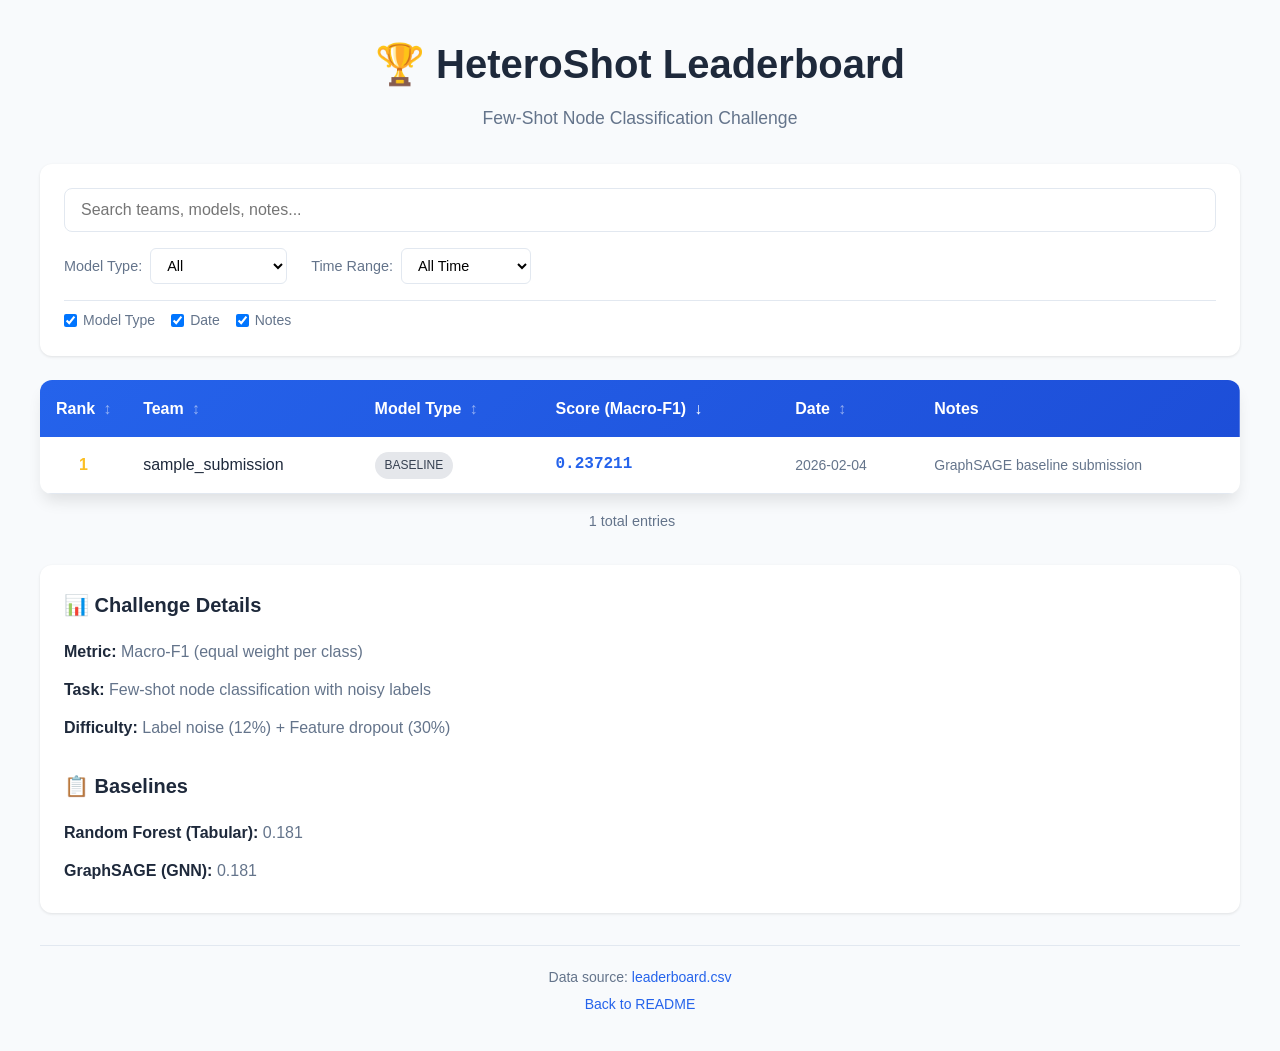
==== docs/leaderboard.html @ 04019073 "Add complete competition infrastructure - Add leaderboard/leaderboard.csv as single source of truth " ====
<!DOCTYPE html>
<html lang="en">
<head>
    <meta charset="UTF-8">
    <meta name="viewport" content="width=device-width, initial-scale=1.0">
    <title>HeteroShot Leaderboard</title>
    <link rel="stylesheet" href="leaderboard.css">
</head>
<body>
    <div class="container">
        <header>
            <h1>🏆 HeteroShot Leaderboard</h1>
            <p class="subtitle">Few-Shot Node Classification Challenge</p>
        </header>

        <div class="controls">
            <div class="search-box">
                <input type="text" id="search" placeholder="Search teams, models, notes...">
            </div>
            
            <div class="filters">
                <div class="filter-group">
                    <label for="model-filter">Model Type:</label>
                    <select id="model-filter">
                        <option value="">All</option>
                        <option value="human">Human</option>
                        <option value="llm-only">LLM Only</option>
                        <option value="human+llm">Human + LLM</option>
                        <option value="baseline">Baseline</option>
                    </select>
                </div>
                
                <div class="filter-group">
                    <label for="date-filter">Time Range:</label>
                    <select id="date-filter">
                        <option value="">All Time</option>
                        <option value="7">Last 7 Days</option>
                        <option value="30">Last 30 Days</option>
                        <option value="90">Last 90 Days</option>
                    </select>
                </div>
            </div>

            <div class="column-toggles">
                <label><input type="checkbox" data-column="model_type" checked> Model Type</label>
                <label><input type="checkbox" data-column="date" checked> Date</label>
                <label><input type="checkbox" data-column="notes" checked> Notes</label>
            </div>
        </div>

        <div class="table-container">
            <table id="leaderboard">
                <thead>
                    <tr>
                        <th data-sort="rank" class="sortable">Rank</th>
                        <th data-sort="team" class="sortable">Team</th>
                        <th data-sort="model_type" class="sortable toggle-model_type">Model Type</th>
                        <th data-sort="score" class="sortable sorted-desc">Score (Macro-F1)</th>
                        <th data-sort="date" class="sortable toggle-date">Date</th>
                        <th data-sort="notes" class="toggle-notes">Notes</th>
                    </tr>
                </thead>
                <tbody id="leaderboard-body">
                    <!-- Populated by JavaScript -->
                </tbody>
            </table>
        </div>

        <div class="stats" id="stats">
            <span id="total-entries">0 entries</span>
            <span id="filtered-entries"></span>
        </div>

        <div class="info-section">
            <h2>📊 Challenge Details</h2>
            <ul>
                <li><strong>Metric:</strong> Macro-F1 (equal weight per class)</li>
                <li><strong>Task:</strong> Few-shot node classification with noisy labels</li>
                <li><strong>Difficulty:</strong> Label noise (12%) + Feature dropout (30%)</li>
            </ul>
            
            <h2>📋 Baselines</h2>
            <ul>
                <li><strong>Random Forest (Tabular):</strong> 0.181</li>
                <li><strong>GraphSAGE (GNN):</strong> 0.181</li>
            </ul>
        </div>

        <footer>
            <p>Data source: <a href="../leaderboard/leaderboard.csv">leaderboard.csv</a></p>
            <p><a href="../README.md">Back to README</a></p>
        </footer>
    </div>

    <script src="leaderboard.js"></script>
</body>
</html>
---- docs/leaderboard.css ----
/* HeteroShot Leaderboard Styles */

:root {
    --primary-color: #2563eb;
    --primary-hover: #1d4ed8;
    --success-color: #10b981;
    --warning-color: #f59e0b;
    --error-color: #ef4444;
    --bg-color: #f8fafc;
    --card-bg: #ffffff;
    --text-color: #1e293b;
    --text-muted: #64748b;
    --border-color: #e2e8f0;
    --table-stripe: #f1f5f9;
    --shadow: 0 1px 3px rgba(0, 0, 0, 0.1);
    --shadow-lg: 0 10px 15px -3px rgba(0, 0, 0, 0.1);
}

* {
    box-sizing: border-box;
    margin: 0;
    padding: 0;
}

body {
    font-family: -apple-system, BlinkMacSystemFont, 'Segoe UI', Roboto, 'Helvetica Neue', Arial, sans-serif;
    background-color: var(--bg-color);
    color: var(--text-color);
    line-height: 1.6;
    padding: 2rem;
}

.container {
    max-width: 1200px;
    margin: 0 auto;
}

header {
    text-align: center;
    margin-bottom: 2rem;
}

header h1 {
    font-size: 2.5rem;
    margin-bottom: 0.5rem;
    color: var(--text-color);
}

.subtitle {
    color: var(--text-muted);
    font-size: 1.1rem;
}

/* Controls Section */
.controls {
    background: var(--card-bg);
    padding: 1.5rem;
    border-radius: 0.75rem;
    box-shadow: var(--shadow);
    margin-bottom: 1.5rem;
}

.search-box {
    margin-bottom: 1rem;
}

.search-box input {
    width: 100%;
    padding: 0.75rem 1rem;
    border: 1px solid var(--border-color);
    border-radius: 0.5rem;
    font-size: 1rem;
    transition: border-color 0.2s, box-shadow 0.2s;
}

.search-box input:focus {
    outline: none;
    border-color: var(--primary-color);
    box-shadow: 0 0 0 3px rgba(37, 99, 235, 0.1);
}

.filters {
    display: flex;
    gap: 1.5rem;
    flex-wrap: wrap;
    margin-bottom: 1rem;
}

.filter-group {
    display: flex;
    align-items: center;
    gap: 0.5rem;
}

.filter-group label {
    font-weight: 500;
    color: var(--text-muted);
    font-size: 0.9rem;
}

.filter-group select {
    padding: 0.5rem 0.75rem;
    border: 1px solid var(--border-color);
    border-radius: 0.375rem;
    font-size: 0.9rem;
    background: white;
    cursor: pointer;
}

.filter-group select:focus {
    outline: none;
    border-color: var(--primary-color);
}

.column-toggles {
    display: flex;
    gap: 1rem;
    flex-wrap: wrap;
    padding-top: 0.5rem;
    border-top: 1px solid var(--border-color);
}

.column-toggles label {
    display: flex;
    align-items: center;
    gap: 0.375rem;
    font-size: 0.875rem;
    color: var(--text-muted);
    cursor: pointer;
}

.column-toggles input[type="checkbox"] {
    cursor: pointer;
}

/* Table Section */
.table-container {
    background: var(--card-bg);
    border-radius: 0.75rem;
    box-shadow: var(--shadow-lg);
    overflow: hidden;
    margin-bottom: 1rem;
}

table {
    width: 100%;
    border-collapse: collapse;
}

thead {
    background: linear-gradient(135deg, var(--primary-color) 0%, var(--primary-hover) 100%);
    color: white;
}

th {
    padding: 1rem;
    text-align: left;
    font-weight: 600;
    white-space: nowrap;
}

th.sortable {
    cursor: pointer;
    user-select: none;
    transition: background 0.2s;
}

th.sortable:hover {
    background: rgba(255, 255, 255, 0.1);
}

th.sortable::after {
    content: '↕';
    margin-left: 0.5rem;
    opacity: 0.5;
}

th.sorted-asc::after {
    content: '↑';
    opacity: 1;
}

th.sorted-desc::after {
    content: '↓';
    opacity: 1;
}

tbody tr {
    border-bottom: 1px solid var(--border-color);
    transition: background 0.2s;
}

tbody tr:nth-child(even) {
    background: var(--table-stripe);
}

tbody tr:hover {
    background: rgba(37, 99, 235, 0.05);
}

td {
    padding: 0.875rem 1rem;
}

.rank-cell {
    font-weight: 700;
    text-align: center;
    width: 60px;
}

.rank-1 { color: #fbbf24; }
.rank-2 { color: #9ca3af; }
.rank-3 { color: #d97706; }

.score-cell {
    font-weight: 600;
    color: var(--primary-color);
    font-family: 'Monaco', 'Menlo', monospace;
}

.model-badge {
    display: inline-block;
    padding: 0.25rem 0.625rem;
    border-radius: 9999px;
    font-size: 0.75rem;
    font-weight: 500;
    text-transform: uppercase;
}

.model-human {
    background: #dbeafe;
    color: #1e40af;
}

.model-llm-only {
    background: #fce7f3;
    color: #be185d;
}

.model-human\+llm {
    background: #d1fae5;
    color: #065f46;
}

.model-baseline {
    background: #e5e7eb;
    color: #374151;
}

.date-cell {
    color: var(--text-muted);
    font-size: 0.875rem;
}

.notes-cell {
    max-width: 250px;
    overflow: hidden;
    text-overflow: ellipsis;
    white-space: nowrap;
    color: var(--text-muted);
    font-size: 0.875rem;
}

/* Hidden columns */
.hidden {
    display: none;
}

/* Stats Section */
.stats {
    display: flex;
    gap: 1rem;
    justify-content: center;
    color: var(--text-muted);
    font-size: 0.9rem;
    margin-bottom: 2rem;
}

/* Info Section */
.info-section {
    background: var(--card-bg);
    padding: 1.5rem;
    border-radius: 0.75rem;
    box-shadow: var(--shadow);
    margin-bottom: 2rem;
}

.info-section h2 {
    font-size: 1.25rem;
    margin-bottom: 0.75rem;
    color: var(--text-color);
}

.info-section h2:not(:first-child) {
    margin-top: 1.5rem;
}

.info-section ul {
    list-style: none;
    padding-left: 0;
}

.info-section li {
    padding: 0.375rem 0;
    color: var(--text-muted);
}

.info-section li strong {
    color: var(--text-color);
}

/* Footer */
footer {
    text-align: center;
    padding-top: 1rem;
    border-top: 1px solid var(--border-color);
    color: var(--text-muted);
    font-size: 0.875rem;
}

footer a {
    color: var(--primary-color);
    text-decoration: none;
}

footer a:hover {
    text-decoration: underline;
}

footer p {
    margin: 0.25rem 0;
}

/* Empty State */
.empty-state {
    text-align: center;
    padding: 3rem;
    color: var(--text-muted);
}

/* Loading State */
.loading {
    text-align: center;
    padding: 3rem;
    color: var(--text-muted);
}

.loading::after {
    content: '...';
    animation: dots 1.5s infinite;
}

@keyframes dots {
    0%, 20% { content: '.'; }
    40% { content: '..'; }
    60%, 100% { content: '...'; }
}

/* Responsive Design */
@media (max-width: 768px) {
    body {
        padding: 1rem;
    }

    header h1 {
        font-size: 1.75rem;
    }

    .filters {
        flex-direction: column;
        gap: 0.75rem;
    }

    .filter-group {
        width: 100%;
    }

    .filter-group select {
        flex: 1;
    }

    .column-toggles {
        justify-content: center;
    }

    th, td {
        padding: 0.625rem 0.5rem;
        font-size: 0.875rem;
    }

    .notes-cell {
        max-width: 120px;
    }
}
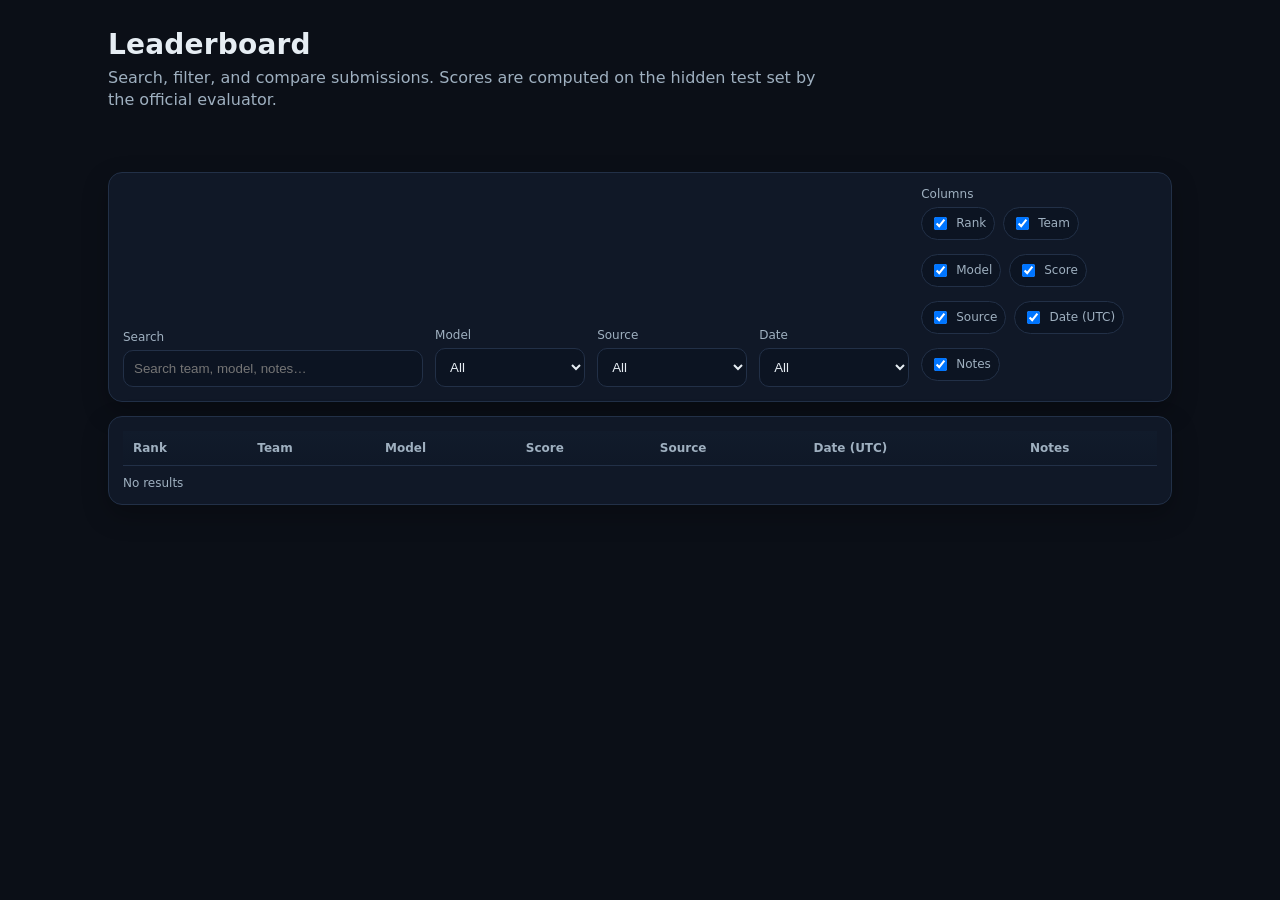
==== commit 60ee7562: "Implement secure encrypted PR + Google Form submission pipelines" ====
--- a/docs/leaderboard.html
+++ b/docs/leaderboard.html
@@ -1,97 +1,78 @@
-<!DOCTYPE html>
+<!doctype html>
 <html lang="en">
 <head>
-    <meta charset="UTF-8">
-    <meta name="viewport" content="width=device-width, initial-scale=1.0">
-    <title>HeteroShot Leaderboard</title>
-    <link rel="stylesheet" href="leaderboard.css">
+  <meta charset="utf-8" />
+  <meta name="viewport" content="width=device-width, initial-scale=1" />
+  <title>Leaderboard</title>
+  <link rel="stylesheet" href="leaderboard.css" />
 </head>
 <body>
-    <div class="container">
-        <header>
-            <h1>🏆 HeteroShot Leaderboard</h1>
-            <p class="subtitle">Few-Shot Node Classification Challenge</p>
-        </header>
+  <header class="wrap">
+    <div class="title-row">
+      <h1>Leaderboard</h1>
+      <p class="sub">Search, filter, and compare submissions. Scores are computed on the hidden test set by the official evaluator.</p>
+    </div>
+  </header>
 
-        <div class="controls">
-            <div class="search-box">
-                <input type="text" id="search" placeholder="Search teams, models, notes...">
-            </div>
-            
-            <div class="filters">
-                <div class="filter-group">
-                    <label for="model-filter">Model Type:</label>
-                    <select id="model-filter">
-                        <option value="">All</option>
-                        <option value="human">Human</option>
-                        <option value="llm-only">LLM Only</option>
-                        <option value="human+llm">Human + LLM</option>
-                        <option value="baseline">Baseline</option>
-                    </select>
-                </div>
-                
-                <div class="filter-group">
-                    <label for="date-filter">Time Range:</label>
-                    <select id="date-filter">
-                        <option value="">All Time</option>
-                        <option value="7">Last 7 Days</option>
-                        <option value="30">Last 30 Days</option>
-                        <option value="90">Last 90 Days</option>
-                    </select>
-                </div>
-            </div>
+  <main class="wrap">
+    <section class="controls card">
+      <div class="control">
+        <label for="search">Search</label>
+        <input id="search" type="search" placeholder="Search team, model, notes…" />
+      </div>
 
-            <div class="column-toggles">
-                <label><input type="checkbox" data-column="model_type" checked> Model Type</label>
-                <label><input type="checkbox" data-column="date" checked> Date</label>
-                <label><input type="checkbox" data-column="notes" checked> Notes</label>
-            </div>
-        </div>
+      <div class="control">
+        <label for="modelFilter">Model</label>
+        <select id="modelFilter">
+          <option value="all">All</option>
+        </select>
+      </div>
 
-        <div class="table-container">
-            <table id="leaderboard">
-                <thead>
-                    <tr>
-                        <th data-sort="rank" class="sortable">Rank</th>
-                        <th data-sort="team" class="sortable">Team</th>
-                        <th data-sort="model_type" class="sortable toggle-model_type">Model Type</th>
-                        <th data-sort="score" class="sortable sorted-desc">Score (Macro-F1)</th>
-                        <th data-sort="date" class="sortable toggle-date">Date</th>
-                        <th data-sort="notes" class="toggle-notes">Notes</th>
-                    </tr>
-                </thead>
-                <tbody id="leaderboard-body">
-                    <!-- Populated by JavaScript -->
-                </tbody>
-            </table>
-        </div>
+      <div class="control">
+        <label for="sourceFilter">Source</label>
+        <select id="sourceFilter">
+          <option value="all">All</option>
+        </select>
+      </div>
 
-        <div class="stats" id="stats">
-            <span id="total-entries">0 entries</span>
-            <span id="filtered-entries"></span>
-        </div>
+      <div class="control">
+        <label for="dateFilter">Date</label>
+        <select id="dateFilter">
+          <option value="all">All</option>
+          <option value="last30">Last 30 days</option>
+          <option value="last180">Last 180 days</option>
+        </select>
+      </div>
 
-        <div class="info-section">
-            <h2>📊 Challenge Details</h2>
-            <ul>
-                <li><strong>Metric:</strong> Macro-F1 (equal weight per class)</li>
-                <li><strong>Task:</strong> Few-shot node classification with noisy labels</li>
-                <li><strong>Difficulty:</strong> Label noise (12%) + Feature dropout (30%)</li>
-            </ul>
-            
-            <h2>📋 Baselines</h2>
-            <ul>
-                <li><strong>Random Forest (Tabular):</strong> 0.181</li>
-                <li><strong>GraphSAGE (GNN):</strong> 0.181</li>
-            </ul>
-        </div>
+      <div class="control">
+        <label>Columns</label>
+        <div class="checks" id="columnToggles"></div>
+      </div>
+    </section>
 
-        <footer>
-            <p>Data source: <a href="../leaderboard/leaderboard.csv">leaderboard.csv</a></p>
-            <p><a href="../README.md">Back to README</a></p>
-        </footer>
-    </div>
+    <section class="card">
+      <div class="table-wrap">
+        <table id="tbl">
+          <thead>
+            <tr>
+              <th data-key="rank" data-sort="number">Rank</th>
+              <th data-key="team" data-sort="string">Team</th>
+              <th data-key="model" data-sort="string">Model</th>
+              <th data-key="score" data-sort="number">Score</th>
+              <th data-key="source" data-sort="string">Source</th>
+              <th data-key="timestamp_utc" data-sort="string">Date (UTC)</th>
+              <th data-key="notes" data-sort="string">Notes</th>
+            </tr>
+          </thead>
+          <tbody></tbody>
+        </table>
+      </div>
+      <div class="foot">
+        <span id="status">Loading leaderboard…</span>
+      </div>
+    </section>
+  </main>
 
-    <script src="leaderboard.js"></script>
+  <script src="leaderboard.js"></script>
 </body>
 </html>
--- a/docs/leaderboard.css
+++ b/docs/leaderboard.css
@@ -1,394 +1,80 @@
-/* HeteroShot Leaderboard Styles */
-
-:root {
-    --primary-color: #2563eb;
-    --primary-hover: #1d4ed8;
-    --success-color: #10b981;
-    --warning-color: #f59e0b;
-    --error-color: #ef4444;
-    --bg-color: #f8fafc;
-    --card-bg: #ffffff;
-    --text-color: #1e293b;
-    --text-muted: #64748b;
-    --border-color: #e2e8f0;
-    --table-stripe: #f1f5f9;
-    --shadow: 0 1px 3px rgba(0, 0, 0, 0.1);
-    --shadow-lg: 0 10px 15px -3px rgba(0, 0, 0, 0.1);
+:root{
+  --bg:#0b0f17;
+  --panel:#101827;
+  --text:#e6edf3;
+  --muted:#9fb0c0;
+  --border:#223047;
+  --accent:#7aa2f7;
+  --good:#3fb950;
 }
-
-* {
-    box-sizing: border-box;
-    margin: 0;
-    padding: 0;
+*{box-sizing:border-box}
+body{
+  margin:0;
+  font-family: ui-sans-serif, system-ui, -apple-system, Segoe UI, Roboto, Helvetica, Arial;
+  background:var(--bg);
+  color:var(--text);
 }
-
-body {
-    font-family: -apple-system, BlinkMacSystemFont, 'Segoe UI', Roboto, 'Helvetica Neue', Arial, sans-serif;
-    background-color: var(--bg-color);
-    color: var(--text-color);
-    line-height: 1.6;
-    padding: 2rem;
+.wrap{max-width:1100px;margin:0 auto;padding:18px}
+header .title-row{padding:10px 0}
+h1{margin:0 0 6px 0;font-size:28px;letter-spacing:.2px}
+.sub{margin:0;color:var(--muted);max-width:70ch;line-height:1.4}
+.card{
+  background:var(--panel);
+  border:1px solid var(--border);
+  border-radius:14px;
+  padding:14px;
+  box-shadow:0 10px 26px rgba(0,0,0,.25);
+  margin:14px 0;
 }
-
-.container {
-    max-width: 1200px;
-    margin: 0 auto;
+.controls{
+  display:grid;
+  grid-template-columns: 1.4fr 0.7fr 0.7fr 0.7fr 1.1fr;
+  gap:12px;
+  align-items:end;
 }
-
-header {
-    text-align: center;
-    margin-bottom: 2rem;
+.control label{display:block;font-size:12px;color:var(--muted);margin:0 0 6px}
+input[type="search"], select{
+  width:100%;
+  padding:10px 10px;
+  border-radius:10px;
+  border:1px solid var(--border);
+  background:#0c1422;
+  color:var(--text);
+  outline:none;
 }
-
-header h1 {
-    font-size: 2.5rem;
-    margin-bottom: 0.5rem;
-    color: var(--text-color);
+input[type="search"]:focus, select:focus{border-color:var(--accent)}
+.checks{display:flex;flex-wrap:wrap;gap:8px}
+.checks label{
+  display:flex;gap:6px;align-items:center;
+  font-size:12px;color:var(--muted);
+  border:1px solid var(--border);
+  padding:6px 8px;border-radius:999px;background:#0c1422;
+  user-select:none;
 }
-
-.subtitle {
-    color: var(--text-muted);
-    font-size: 1.1rem;
+.table-wrap{overflow:auto}
+table{width:100%;border-collapse:separate;border-spacing:0}
+th, td{padding:10px 10px;border-bottom:1px solid var(--border);white-space:nowrap}
+th{
+  position:sticky;top:0;
+  background:linear-gradient(#111b2b, #0f1827);
+  text-align:left;
+  font-size:12px;
+  color:var(--muted);
+  cursor:pointer;
 }
-
-/* Controls Section */
-.controls {
-    background: var(--card-bg);
-    padding: 1.5rem;
-    border-radius: 0.75rem;
-    box-shadow: var(--shadow);
-    margin-bottom: 1.5rem;
+tbody tr:hover{background:#0d1626}
+td.score{font-variant-numeric:tabular-nums}
+td.rank{color:var(--accent);font-weight:600}
+.foot{display:flex;justify-content:space-between;align-items:center;margin-top:10px;color:var(--muted);font-size:12px}
+.badge{
+  display:inline-block;
+  padding:2px 8px;
+  border-radius:999px;
+  border:1px solid var(--border);
+  background:#0c1422;
+  color:var(--muted);
+  font-size:12px;
 }
-
-.search-box {
-    margin-bottom: 1rem;
+@media (max-width: 900px){
+  .controls{grid-template-columns:1fr 1fr; }
 }
-
-.search-box input {
-    width: 100%;
-    padding: 0.75rem 1rem;
-    border: 1px solid var(--border-color);
-    border-radius: 0.5rem;
-    font-size: 1rem;
-    transition: border-color 0.2s, box-shadow 0.2s;
-}
-
-.search-box input:focus {
-    outline: none;
-    border-color: var(--primary-color);
-    box-shadow: 0 0 0 3px rgba(37, 99, 235, 0.1);
-}
-
-.filters {
-    display: flex;
-    gap: 1.5rem;
-    flex-wrap: wrap;
-    margin-bottom: 1rem;
-}
-
-.filter-group {
-    display: flex;
-    align-items: center;
-    gap: 0.5rem;
-}
-
-.filter-group label {
-    font-weight: 500;
-    color: var(--text-muted);
-    font-size: 0.9rem;
-}
-
-.filter-group select {
-    padding: 0.5rem 0.75rem;
-    border: 1px solid var(--border-color);
-    border-radius: 0.375rem;
-    font-size: 0.9rem;
-    background: white;
-    cursor: pointer;
-}
-
-.filter-group select:focus {
-    outline: none;
-    border-color: var(--primary-color);
-}
-
-.column-toggles {
-    display: flex;
-    gap: 1rem;
-    flex-wrap: wrap;
-    padding-top: 0.5rem;
-    border-top: 1px solid var(--border-color);
-}
-
-.column-toggles label {
-    display: flex;
-    align-items: center;
-    gap: 0.375rem;
-    font-size: 0.875rem;
-    color: var(--text-muted);
-    cursor: pointer;
-}
-
-.column-toggles input[type="checkbox"] {
-    cursor: pointer;
-}
-
-/* Table Section */
-.table-container {
-    background: var(--card-bg);
-    border-radius: 0.75rem;
-    box-shadow: var(--shadow-lg);
-    overflow: hidden;
-    margin-bottom: 1rem;
-}
-
-table {
-    width: 100%;
-    border-collapse: collapse;
-}
-
-thead {
-    background: linear-gradient(135deg, var(--primary-color) 0%, var(--primary-hover) 100%);
-    color: white;
-}
-
-th {
-    padding: 1rem;
-    text-align: left;
-    font-weight: 600;
-    white-space: nowrap;
-}
-
-th.sortable {
-    cursor: pointer;
-    user-select: none;
-    transition: background 0.2s;
-}
-
-th.sortable:hover {
-    background: rgba(255, 255, 255, 0.1);
-}
-
-th.sortable::after {
-    content: '↕';
-    margin-left: 0.5rem;
-    opacity: 0.5;
-}
-
-th.sorted-asc::after {
-    content: '↑';
-    opacity: 1;
-}
-
-th.sorted-desc::after {
-    content: '↓';
-    opacity: 1;
-}
-
-tbody tr {
-    border-bottom: 1px solid var(--border-color);
-    transition: background 0.2s;
-}
-
-tbody tr:nth-child(even) {
-    background: var(--table-stripe);
-}
-
-tbody tr:hover {
-    background: rgba(37, 99, 235, 0.05);
-}
-
-td {
-    padding: 0.875rem 1rem;
-}
-
-.rank-cell {
-    font-weight: 700;
-    text-align: center;
-    width: 60px;
-}
-
-.rank-1 { color: #fbbf24; }
-.rank-2 { color: #9ca3af; }
-.rank-3 { color: #d97706; }
-
-.score-cell {
-    font-weight: 600;
-    color: var(--primary-color);
-    font-family: 'Monaco', 'Menlo', monospace;
-}
-
-.model-badge {
-    display: inline-block;
-    padding: 0.25rem 0.625rem;
-    border-radius: 9999px;
-    font-size: 0.75rem;
-    font-weight: 500;
-    text-transform: uppercase;
-}
-
-.model-human {
-    background: #dbeafe;
-    color: #1e40af;
-}
-
-.model-llm-only {
-    background: #fce7f3;
-    color: #be185d;
-}
-
-.model-human\+llm {
-    background: #d1fae5;
-    color: #065f46;
-}
-
-.model-baseline {
-    background: #e5e7eb;
-    color: #374151;
-}
-
-.date-cell {
-    color: var(--text-muted);
-    font-size: 0.875rem;
-}
-
-.notes-cell {
-    max-width: 250px;
-    overflow: hidden;
-    text-overflow: ellipsis;
-    white-space: nowrap;
-    color: var(--text-muted);
-    font-size: 0.875rem;
-}
-
-/* Hidden columns */
-.hidden {
-    display: none;
-}
-
-/* Stats Section */
-.stats {
-    display: flex;
-    gap: 1rem;
-    justify-content: center;
-    color: var(--text-muted);
-    font-size: 0.9rem;
-    margin-bottom: 2rem;
-}
-
-/* Info Section */
-.info-section {
-    background: var(--card-bg);
-    padding: 1.5rem;
-    border-radius: 0.75rem;
-    box-shadow: var(--shadow);
-    margin-bottom: 2rem;
-}
-
-.info-section h2 {
-    font-size: 1.25rem;
-    margin-bottom: 0.75rem;
-    color: var(--text-color);
-}
-
-.info-section h2:not(:first-child) {
-    margin-top: 1.5rem;
-}
-
-.info-section ul {
-    list-style: none;
-    padding-left: 0;
-}
-
-.info-section li {
-    padding: 0.375rem 0;
-    color: var(--text-muted);
-}
-
-.info-section li strong {
-    color: var(--text-color);
-}
-
-/* Footer */
-footer {
-    text-align: center;
-    padding-top: 1rem;
-    border-top: 1px solid var(--border-color);
-    color: var(--text-muted);
-    font-size: 0.875rem;
-}
-
-footer a {
-    color: var(--primary-color);
-    text-decoration: none;
-}
-
-footer a:hover {
-    text-decoration: underline;
-}
-
-footer p {
-    margin: 0.25rem 0;
-}
-
-/* Empty State */
-.empty-state {
-    text-align: center;
-    padding: 3rem;
-    color: var(--text-muted);
-}
-
-/* Loading State */
-.loading {
-    text-align: center;
-    padding: 3rem;
-    color: var(--text-muted);
-}
-
-.loading::after {
-    content: '...';
-    animation: dots 1.5s infinite;
-}
-
-@keyframes dots {
-    0%, 20% { content: '.'; }
-    40% { content: '..'; }
-    60%, 100% { content: '...'; }
-}
-
-/* Responsive Design */
-@media (max-width: 768px) {
-    body {
-        padding: 1rem;
-    }
-
-    header h1 {
-        font-size: 1.75rem;
-    }
-
-    .filters {
-        flex-direction: column;
-        gap: 0.75rem;
-    }
-
-    .filter-group {
-        width: 100%;
-    }
-
-    .filter-group select {
-        flex: 1;
-    }
-
-    .column-toggles {
-        justify-content: center;
-    }
-
-    th, td {
-        padding: 0.625rem 0.5rem;
-        font-size: 0.875rem;
-    }
-
-    .notes-cell {
-        max-width: 120px;
-    }
-}
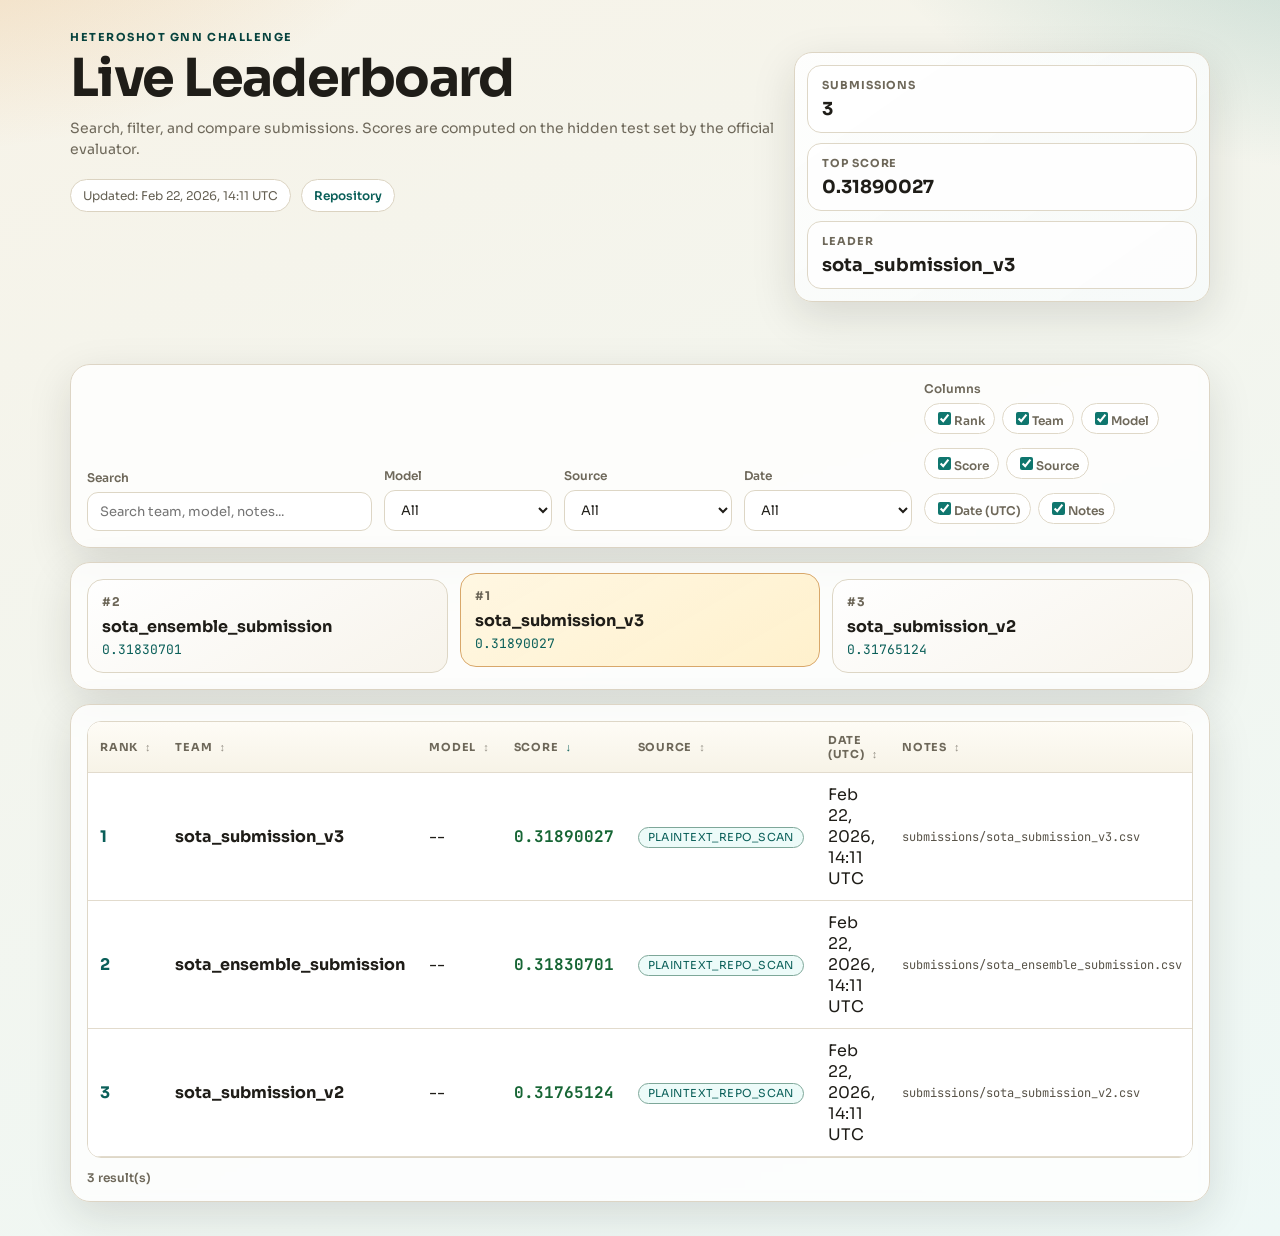
==== commit 43a7c3ea: "Redesign leaderboard UI with podium, stats, and richer styling" ====
--- a/docs/leaderboard.html
+++ b/docs/leaderboard.html
@@ -3,22 +3,44 @@
 <head>
   <meta charset="utf-8" />
   <meta name="viewport" content="width=device-width, initial-scale=1" />
-  <title>Leaderboard</title>
+  <title>Live Leaderboard</title>
   <link rel="stylesheet" href="leaderboard.css" />
 </head>
 <body>
-  <header class="wrap">
-    <div class="title-row">
-      <h1>Leaderboard</h1>
-      <p class="sub">Search, filter, and compare submissions. Scores are computed on the hidden test set by the official evaluator.</p>
+  <header class="wrap hero reveal">
+    <p class="eyebrow">HeteroShot GNN Challenge</p>
+    <div class="hero-grid">
+      <div class="hero-copy">
+        <h1>Live Leaderboard</h1>
+        <p class="sub">Search, filter, and compare submissions. Scores are computed on the hidden test set by the official evaluator.</p>
+        <div class="hero-meta">
+          <span class="chip" id="updatedAt">Updated: --</span>
+          <a class="chip chip-link" href="https://github.com/Bechirdardouri/gnn-challenge" target="_blank" rel="noopener noreferrer">Repository</a>
+        </div>
+      </div>
+
+      <aside class="hero-stats" aria-label="Leaderboard summary">
+        <div class="stat">
+          <span class="stat-label">Submissions</span>
+          <span class="stat-value" id="statSubmissions">0</span>
+        </div>
+        <div class="stat">
+          <span class="stat-label">Top Score</span>
+          <span class="stat-value" id="statTopScore">--</span>
+        </div>
+        <div class="stat">
+          <span class="stat-label">Leader</span>
+          <span class="stat-value" id="statLeader">--</span>
+        </div>
+      </aside>
     </div>
   </header>
 
   <main class="wrap">
-    <section class="controls card">
+    <section class="controls card reveal">
       <div class="control">
         <label for="search">Search</label>
-        <input id="search" type="search" placeholder="Search team, model, notes…" />
+        <input id="search" type="search" placeholder="Search team, model, notes..." />
       </div>
 
       <div class="control">
@@ -50,7 +72,25 @@
       </div>
     </section>
 
-    <section class="card">
+    <section class="podium card reveal" id="podium" aria-label="Top submissions">
+      <article class="podium-item second">
+        <p class="podium-rank">#2</p>
+        <p class="podium-team" id="podium2Team">--</p>
+        <p class="podium-score" id="podium2Score">--</p>
+      </article>
+      <article class="podium-item first">
+        <p class="podium-rank">#1</p>
+        <p class="podium-team" id="podium1Team">--</p>
+        <p class="podium-score" id="podium1Score">--</p>
+      </article>
+      <article class="podium-item third">
+        <p class="podium-rank">#3</p>
+        <p class="podium-team" id="podium3Team">--</p>
+        <p class="podium-score" id="podium3Score">--</p>
+      </article>
+    </section>
+
+    <section class="card reveal">
       <div class="table-wrap">
         <table id="tbl">
           <thead>
@@ -68,7 +108,7 @@
         </table>
       </div>
       <div class="foot">
-        <span id="status">Loading leaderboard…</span>
+        <span id="status">Loading leaderboard...</span>
       </div>
     </section>
   </main>
--- a/docs/leaderboard.css
+++ b/docs/leaderboard.css
@@ -1,80 +1,413 @@
+@import url("https://fonts.googleapis.com/css2?family=Sora:wght@400;500;600;700;800&family=JetBrains+Mono:wght@500;700&display=swap");
+
 :root{
-  --bg:#0b0f17;
-  --panel:#101827;
-  --text:#e6edf3;
-  --muted:#9fb0c0;
-  --border:#223047;
-  --accent:#7aa2f7;
-  --good:#3fb950;
-}
+  --bg-sand:#f7f3e8;
+  --bg-mist:#eef8f6;
+  --ink:#1f1d18;
+  --muted:#6e685a;
+  --line:#d8cfbc;
+  --panel:rgba(255,255,255,.78);
+  --panel-solid:#ffffff;
+  --accent:#0f766e;
+  --accent-2:#d97706;
+  --accent-3:#0a5f59;
+  --good:#166534;
+  --shadow:0 14px 44px rgba(31,29,24,.13);
+  --mono:"JetBrains Mono", monospace;
+  --sans:"Sora", "Avenir Next", "Segoe UI", sans-serif;
+}
+
 *{box-sizing:border-box}
+
+@media (prefers-reduced-motion: reduce){
+  *, *::before, *::after{
+    animation-duration: .01ms !important;
+    animation-iteration-count: 1 !important;
+    transition-duration: .01ms !important;
+    scroll-behavior: auto !important;
+  }
+}
+
+html, body{min-height:100%}
+
 body{
   margin:0;
-  font-family: ui-sans-serif, system-ui, -apple-system, Segoe UI, Roboto, Helvetica, Arial;
-  background:var(--bg);
-  color:var(--text);
-}
-.wrap{max-width:1100px;margin:0 auto;padding:18px}
-header .title-row{padding:10px 0}
-h1{margin:0 0 6px 0;font-size:28px;letter-spacing:.2px}
-.sub{margin:0;color:var(--muted);max-width:70ch;line-height:1.4}
+  font-family:var(--sans);
+  color:var(--ink);
+  background:
+    radial-gradient(960px 540px at -8% -12%, color-mix(in srgb, var(--accent-2) 26%, transparent), transparent 56%),
+    radial-gradient(980px 560px at 110% -12%, color-mix(in srgb, var(--accent) 28%, transparent), transparent 58%),
+    linear-gradient(160deg, var(--bg-sand), var(--bg-mist));
+}
+
+.wrap{
+  max-width:1180px;
+  margin:0 auto;
+  padding:20px;
+}
+
+.reveal{
+  animation:rise .6s cubic-bezier(.2,.8,.2,1) both;
+}
+
+.reveal:nth-of-type(2){animation-delay:.08s}
+.reveal:nth-of-type(3){animation-delay:.14s}
+.reveal:nth-of-type(4){animation-delay:.2s}
+
+@keyframes rise{
+  from{opacity:0; transform:translateY(14px)}
+  to{opacity:1; transform:translateY(0)}
+}
+
+.hero{
+  margin-top:10px;
+  margin-bottom:8px;
+}
+
+.eyebrow{
+  margin:0 0 8px;
+  font-size:11px;
+  letter-spacing:.14em;
+  text-transform:uppercase;
+  color:color-mix(in srgb, var(--accent-3) 70%, black);
+  font-weight:700;
+}
+
+.hero-grid{
+  display:grid;
+  grid-template-columns:1.7fr 1fr;
+  gap:18px;
+  align-items:stretch;
+}
+
+.hero-copy h1{
+  margin:0;
+  font-size:clamp(32px, 4.1vw, 54px);
+  line-height:1.02;
+  letter-spacing:-.03em;
+}
+
+.sub{
+  margin:12px 0 0;
+  color:var(--muted);
+  line-height:1.55;
+  max-width:76ch;
+  font-size:14px;
+}
+
+.hero-meta{
+  margin-top:18px;
+  display:flex;
+  flex-wrap:wrap;
+  gap:10px;
+}
+
+.chip{
+  border-radius:999px;
+  padding:8px 12px;
+  border:1px solid color-mix(in srgb, var(--line) 92%, white);
+  background:var(--panel-solid);
+  font-size:12px;
+  color:color-mix(in srgb, var(--muted) 92%, black);
+  text-decoration:none;
+}
+
+.chip-link{
+  color:var(--accent-3);
+  font-weight:600;
+}
+
+.chip-link:hover{
+  color:var(--accent);
+}
+
+.hero-stats{
+  border-radius:18px;
+  border:1px solid color-mix(in srgb, var(--line) 88%, white);
+  background:
+    linear-gradient(145deg, color-mix(in srgb, var(--panel-solid) 88%, transparent), color-mix(in srgb, #f6faf9 90%, transparent));
+  box-shadow:var(--shadow);
+  padding:12px;
+  display:grid;
+  gap:10px;
+}
+
+.stat{
+  border-radius:14px;
+  padding:12px 14px;
+  background:color-mix(in srgb, white 72%, transparent);
+  border:1px solid color-mix(in srgb, var(--line) 84%, white);
+}
+
+.stat-label{
+  display:block;
+  font-size:11px;
+  text-transform:uppercase;
+  letter-spacing:.08em;
+  color:var(--muted);
+  margin-bottom:6px;
+  font-weight:700;
+}
+
+.stat-value{
+  display:block;
+  font-size:18px;
+  font-weight:700;
+  color:var(--ink);
+  word-break:break-word;
+}
+
 .card{
+  border-radius:20px;
+  border:1px solid color-mix(in srgb, var(--line) 87%, white);
   background:var(--panel);
-  border:1px solid var(--border);
-  border-radius:14px;
-  padding:14px;
-  box-shadow:0 10px 26px rgba(0,0,0,.25);
+  backdrop-filter:blur(5px);
+  box-shadow:var(--shadow);
+  padding:16px;
   margin:14px 0;
 }
+
 .controls{
   display:grid;
-  grid-template-columns: 1.4fr 0.7fr 0.7fr 0.7fr 1.1fr;
+  grid-template-columns:minmax(250px,1.7fr) repeat(3,minmax(140px,1fr)) minmax(220px,1.6fr);
   gap:12px;
   align-items:end;
 }
-.control label{display:block;font-size:12px;color:var(--muted);margin:0 0 6px}
+
+.control label{
+  display:block;
+  font-size:12px;
+  color:var(--muted);
+  margin:0 0 7px;
+  font-weight:600;
+}
+
 input[type="search"], select{
   width:100%;
-  padding:10px 10px;
-  border-radius:10px;
-  border:1px solid var(--border);
-  background:#0c1422;
-  color:var(--text);
+  padding:10px 12px;
+  border-radius:11px;
+  border:1px solid color-mix(in srgb, var(--line) 86%, white);
+  background:color-mix(in srgb, white 90%, transparent);
+  color:var(--ink);
   outline:none;
-}
-input[type="search"]:focus, select:focus{border-color:var(--accent)}
-.checks{display:flex;flex-wrap:wrap;gap:8px}
-.checks label{
-  display:flex;gap:6px;align-items:center;
-  font-size:12px;color:var(--muted);
-  border:1px solid var(--border);
-  padding:6px 8px;border-radius:999px;background:#0c1422;
+  font-family:var(--sans);
+  font-size:13px;
+  transition:border-color .2s ease, box-shadow .2s ease, transform .15s ease;
+}
+
+input[type="search"]:focus,
+select:focus{
+  border-color:color-mix(in srgb, var(--accent) 72%, white);
+  box-shadow:0 0 0 3px color-mix(in srgb, var(--accent) 18%, transparent);
+  transform:translateY(-1px);
+}
+
+.checks{
+  display:flex;
+  flex-wrap:wrap;
+  gap:7px;
+}
+
+.toggle-pill{
+  display:inline-flex;
+  align-items:center;
+  gap:6px;
+  border:1px solid color-mix(in srgb, var(--line) 82%, white);
+  background:color-mix(in srgb, white 88%, transparent);
+  border-radius:999px;
+  padding:5px 9px;
+  font-size:11px;
+  color:var(--muted);
+  cursor:pointer;
   user-select:none;
 }
-.table-wrap{overflow:auto}
-table{width:100%;border-collapse:separate;border-spacing:0}
-th, td{padding:10px 10px;border-bottom:1px solid var(--border);white-space:nowrap}
+
+.toggle-pill input{
+  accent-color:var(--accent);
+}
+
+.podium{
+  display:flex;
+  gap:12px;
+}
+
+.podium-item{
+  flex:1 1 0;
+  border-radius:16px;
+  border:1px solid color-mix(in srgb, var(--line) 86%, white);
+  background:linear-gradient(150deg, color-mix(in srgb, white 92%, transparent), color-mix(in srgb, #f7f3ea 92%, transparent));
+  padding:14px;
+  transition:transform .2s ease, box-shadow .2s ease;
+}
+
+.podium-item:hover{
+  transform:translateY(-2px);
+  box-shadow:0 8px 22px rgba(20,20,20,.12);
+}
+
+.podium-item.first{
+  background:linear-gradient(150deg, color-mix(in srgb, #fff6df 90%, transparent), color-mix(in srgb, #ffefc6 88%, transparent));
+  border-color:color-mix(in srgb, var(--accent-2) 45%, var(--line));
+  transform:translateY(-6px);
+}
+
+.podium-item.empty{
+  opacity:.64;
+}
+
+.podium-rank{
+  margin:0;
+  font-size:12px;
+  letter-spacing:.08em;
+  text-transform:uppercase;
+  color:var(--muted);
+  font-weight:700;
+}
+
+.podium-team{
+  margin:8px 0 4px;
+  font-size:16px;
+  font-weight:700;
+  line-height:1.25;
+  word-break:break-word;
+}
+
+.podium-score{
+  margin:0;
+  font-family:var(--mono);
+  font-size:13px;
+  color:var(--accent-3);
+}
+
+.table-wrap{
+  overflow:auto;
+  border:1px solid color-mix(in srgb, var(--line) 84%, white);
+  border-radius:14px;
+  background:color-mix(in srgb, white 92%, transparent);
+}
+
+table{
+  width:100%;
+  border-collapse:separate;
+  border-spacing:0;
+  min-width:860px;
+}
+
+th, td{
+  padding:11px 12px;
+  border-bottom:1px solid color-mix(in srgb, var(--line) 75%, white);
+  vertical-align:middle;
+}
+
 th{
-  position:sticky;top:0;
-  background:linear-gradient(#111b2b, #0f1827);
+  position:sticky;
+  top:0;
+  background:linear-gradient(180deg, #fefcf6, #f7f3e7);
   text-align:left;
+  font-size:11px;
+  letter-spacing:.07em;
+  text-transform:uppercase;
+  color:var(--muted);
+  font-weight:700;
+  cursor:pointer;
+  user-select:none;
+}
+
+th::after{
+  content:"\2195";
+  font-size:11px;
+  margin-left:7px;
+  color:color-mix(in srgb, var(--muted) 74%, white);
+}
+
+th[data-order="asc"]::after{content:"\2191"; color:var(--accent-3)}
+th[data-order="desc"]::after{content:"\2193"; color:var(--accent-3)}
+
+tbody tr{
+  transition:background-color .2s ease;
+}
+
+tbody tr.row-in{
+  animation:rowIn .36s ease both;
+}
+
+@keyframes rowIn{
+  from{opacity:0; transform:translateY(4px)}
+  to{opacity:1; transform:translateY(0)}
+}
+
+tbody tr:hover{
+  background:color-mix(in srgb, #e8faf7 55%, transparent);
+}
+
+td.team{
+  font-weight:700;
+}
+
+td.rank{
+  color:var(--accent-3);
+  font-weight:700;
+}
+
+td.score{
+  font-family:var(--mono);
+  color:var(--good);
+  font-weight:700;
+}
+
+.source-pill{
+  display:inline-flex;
+  align-items:center;
+  border-radius:999px;
+  border:1px solid color-mix(in srgb, var(--line) 88%, white);
+  padding:4px 9px;
+  font-size:11px;
+  line-height:1;
+  text-transform:uppercase;
+  letter-spacing:.04em;
+  background:color-mix(in srgb, white 90%, transparent);
+}
+
+.source-plaintext_repo_scan{
+  color:#0a5f59;
+  border-color:color-mix(in srgb, var(--accent) 45%, var(--line));
+  background:color-mix(in srgb, #e6faf7 72%, white);
+}
+
+.source-encrypted_pr{
+  color:#6d4d0f;
+  border-color:color-mix(in srgb, var(--accent-2) 45%, var(--line));
+  background:color-mix(in srgb, #fff2df 72%, white);
+}
+
+td.notes{
+  font-family:var(--mono);
   font-size:12px;
-  color:var(--muted);
-  cursor:pointer;
-}
-tbody tr:hover{background:#0d1626}
-td.score{font-variant-numeric:tabular-nums}
-td.rank{color:var(--accent);font-weight:600}
-.foot{display:flex;justify-content:space-between;align-items:center;margin-top:10px;color:var(--muted);font-size:12px}
-.badge{
-  display:inline-block;
-  padding:2px 8px;
-  border-radius:999px;
-  border:1px solid var(--border);
-  background:#0c1422;
+  color:color-mix(in srgb, var(--muted) 80%, black);
+}
+
+.foot{
+  margin-top:12px;
   color:var(--muted);
   font-size:12px;
-}
-@media (max-width: 900px){
-  .controls{grid-template-columns:1fr 1fr; }
-}
+  font-weight:600;
+}
+
+@media (max-width: 1080px){
+  .hero-grid{grid-template-columns:1fr}
+  .controls{grid-template-columns:repeat(2,minmax(0,1fr))}
+}
+
+@media (max-width: 760px){
+  .wrap{padding:14px}
+  .controls{grid-template-columns:1fr}
+  .podium{
+    flex-direction:column;
+  }
+  .podium-item.first{
+    transform:none;
+  }
+  .hero-copy h1{
+    font-size:34px;
+  }
+}
